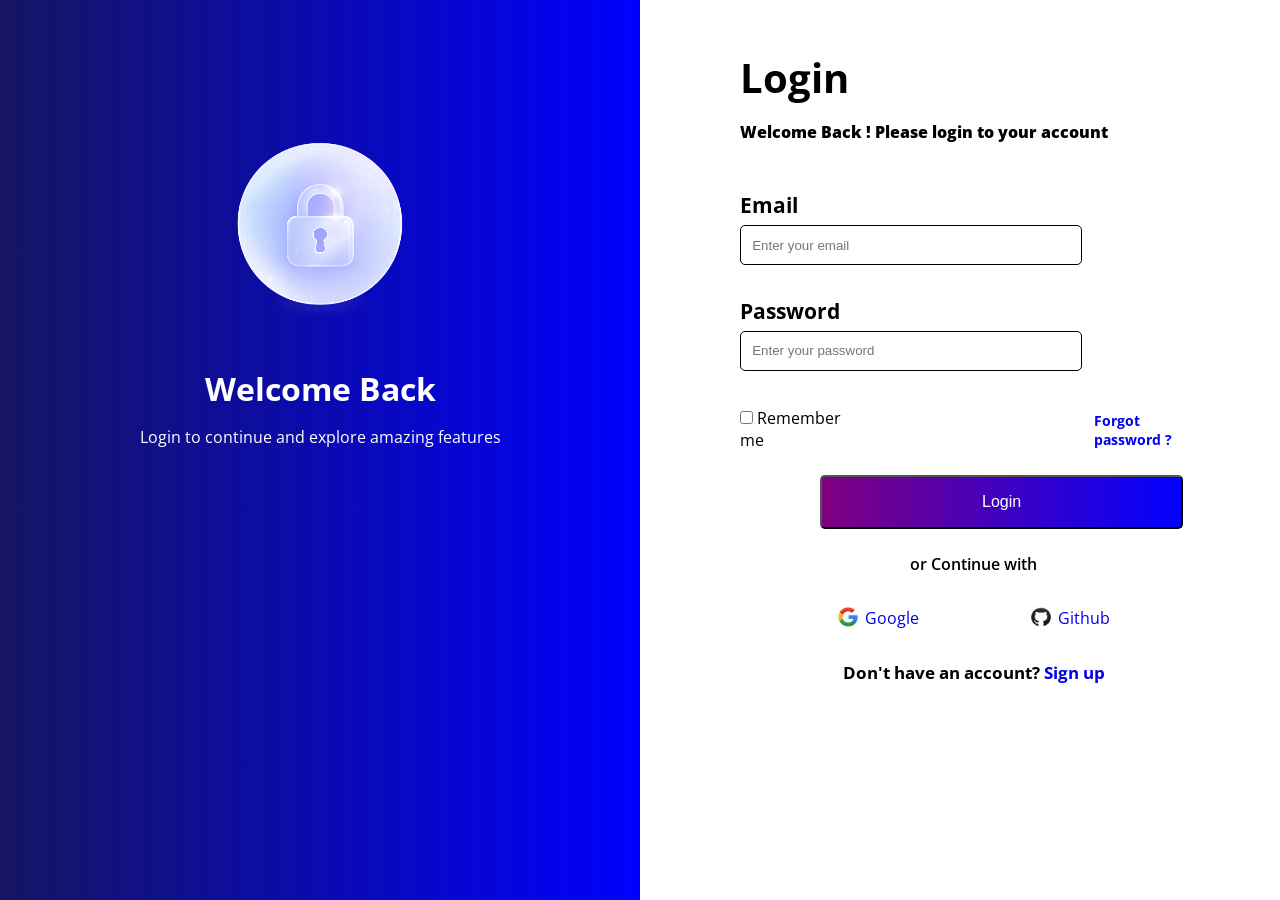
==== index.html @ e60ec7d6 "Rename login.html to index.html" ====
<!doctype html>
<html lang="en">
  <head>
    <meta charset="UTF-8" />
    <meta name="viewport" content="width=device-width, initial-scale=1.0" />
    <title>Document</title>
    <link rel="stylesheet" href="Login.css" />
  </head>
  <body>
    <main class="container">
      <!-- || Left panel -->
      <div class="left_panel">
        <img
          src="Images\Lock.png"
          alt="Lock image"
          class="lock_img"
          height="267"
          width="400"
        />
        <h1 class="left_panel__title">Welcome Back</h1>
        <p class="left_panel__description">
          Login to continue and explore amazing features
        </p>
      </div>

      <!-- || Right panel -->
      <div class="right_panel">
        <h1 class="right_panel__heading">Login</h1>
        <p class="right_panel__description">
          Welcome Back ! Please login to your account
        </p>

        <!-- || form  -->
        <form>
          <div class="form__flex">
            <div>
              <h2 class="form__heading">Email</h2>
              <input type="text" placeholder="Enter your email" />
            </div>
            <div>
              <h2 class="form__heading form__heading--password">Password</h2>
              <input type="text" placeholder="Enter your password" />
            </div>
          </div>
        </form>

        <!-- || Checkbox part -->
        <div class="checkbox">
          <label class="remember">
            <input type="checkbox" /> <span class="nowrap">Remember me</span>
          </label>

          <a href="#"><h2>Forgot password ?</h2></a>
        </div>

        <!-- || Login button  -->
        <button href="#" class="login" style="text-align: center">Login</button>

        <!-- || option text part  -->
        <h2 class="text">or Continue with</h2>

        <!-- || options  -->
        <div class="option">
          <div class="option__Google">
            <img
              src="Images\google image.jpeg"
              alt="Google"
              height="20"
              width="20"
            />
            <a href="https://www.google.com/">Google</a>
          </div>

          <div class="option__Github">
            <img src="Images\github.jpeg" alt="Github" width="20" height="20" />
            <a href="https://github.com/">Github</a>
          </div>
        </div>

        <!-- || Footer  -->
        <footer>
          <h2>Don't have an account? <a href="signup.html">Sign up</a></h2>
        </footer>
      </div>
    </main>
  </body>
</html>
---- Login.css ----
@import url("https://fonts.googleapis.com/css2?family=Open+Sans:ital,wght@0,300..800;1,300..800&display=swap");

/* || RESET */
* {
  margin: 0;
  padding: 0;
  box-sizing: border-box;
}

/* || Css Variable  */
:root {
  --LINEAR-COLOR-one: blue;
  --LINEAR-COLOR-two: rgb(21, 21, 97);
  --BUTTON-COLOR: purple;
}

body {
  font-family: "Open Sans", sans-serif;
  min-height: 100vh;
  overflow-y: hidden;
}

/* || Container  */
.container {
  display: flex;
  width: 100%;
  min-height: 100vh;
}

/* || Left_panel */
.left_panel {
  min-width: 50%;
  min-height: 100%;
  background-color: var(--LINEAR-COLOR-one);
  background: linear-gradient(
    to left,
    var(--LINEAR-COLOR-one),
    var(--LINEAR-COLOR-two)
  );
}

.left_panel__title,
.left_panel__description {
  color: #fff;
  text-align: center;
}

.left_panel__title {
  font-weight: bold;
  font-size: 2rem;
  margin: 0 1rem 1rem 1rem;
  padding-top: 0;
}

.left_panel__description {
  font-size: 1rem;
}

.lock_img {
  display: block;
  margin: 100px auto;
  margin-bottom: 0;
  padding-bottom: 0;
}

/* || right_panel */
.right_panel {
  padding: 50px 100px;
}

.right_panel__heading {
  font-size: 2.5rem;
  margin-bottom: 1rem;
  font-weight: bolder;
}

.right_panel__description {
  font-size: 1rem;
  margin-bottom: 2rem;
  font-weight: 800;
}

/* || form part  */
input[type="text"] {
  border: 1px solid black;
  padding: 0.7rem 10rem 0.7rem 0.7rem;
  margin: 0.4rem 1.5rem 0px 0px;
  border-radius: 5px;
}

.form__heading {
  padding-top: 1rem;
  font-size: 1.3rem;
}

.form__heading--password {
  padding-top: 2rem;
}

/* || checkbox part  */

.checkbox {
  display: flex;
  justify-content: space-between;
  gap: 15rem;
}

input[type="checkbox"] {
  margin-top: 2.5rem;
  font-weight: bolder;
}

a[href="#"] {
  margin-top: 2.5rem;
  font-size: 0.6rem;
  text-decoration: none;
}

/* || login button part*/
.login {
  margin: 1.5rem 1.5rem 1.5rem 5rem;
  padding: 1rem 10rem;
  background: linear-gradient(
    to left,
    var(--LINEAR-COLOR-one),
    var(--BUTTON-COLOR)
  );
  color: white;
  font-size: 1rem;
  border-radius: 5px;
}

.login:hover {
  margin: 1.5rem 1.5rem 1.5rem 5rem;
  padding: 1rem 10rem;
  background: linear-gradient(
    to left,
    rgb(0, 0, 255, 0.5),
    var(--BUTTON-COLOR)
  );
  color: white;
  font-size: 1rem;
  border-radius: 5px;
}

/* || option text part */
.text {
  text-align: center;
  font-size: 1rem;
  font-weight: 600;
}

/* || options*/

.option {
  display: flex;
  justify-content: center;
  align-items: center;
  gap: 7rem;
  margin: 2rem;
}

.option__Google,
.option__Github {
  display: flex;
  gap: 7px;
}

.option a {
  text-decoration: none;
}

/* || footer part */
footer {
  text-align: center;
  font-size: 0.7rem;
  font-weight: 300;
}

footer a {
  text-decoration: none;
}

/*----------------------------------------*/

/* || RESPONSIVE DESIGNS------>> */

@media screen and (max-width: 480px) {
  html {
    overflow-y: auto;
  }

  /* || Container  */
  .container {
    display: flex;
    flex-direction: column;
  }

  /* ||Left panel */
  .left_panel {
    background: linear-gradient(
      to left,
      var(--LINEAR-COLOR-one),
      var(--LINEAR-COLOR-two)
    );
  }

  .lock_img {
    display: flex;
    width: 180px;
    height: auto;
    margin: 20px 10px 0 30%;
  }

  .left_panel__title {
    font-size: 1.5rem;
  }

  .left_panel__description {
    font-size: 0.9rem;
    text-align: center;
    padding: 0 1rem 1rem 1rem;
    font-weight: 500;
  }

  /* || RIGHT PANEL  */
  .right_panel {
    margin: 0;
    padding: 1rem 0 0 1rem;
  }

  .right_panel__heading {
    font-size: 2rem;
  }

  .right_panel__description {
    font-size: 1rem;
    margin-bottom: 0;
    padding-bottom: 0.7rem;
  }

  /* || Form  */
  input[type="text"] {
    padding: 0.7rem 5rem 0.7rem 0.7rem;
    margin: 0.4rem 0rem 0px 0px;
  }

  .form__heading {
    font-size: 1rem;
  }

  .form__heading--password {
    margin-top: 0;
    padding-top: 10px;
  }

  /* || Checkbox  */
  .checkbox {
    display: flex;
    gap: 1rem;
  }

  input[type="checkbox"] {
    font-size: 0.3rem;
    margin-top: 1rem;
    padding-left: 0;
  }

  .remember {
    margin: 0;
  }

  a[href="#"] {
    font-size: 0.5rem;
    margin-top: 1rem;
  }

  /* || Login button  */
  .login {
    margin: 1rem 2rem 1rem 38%;
    padding: 0.6rem 2rem;
    background: linear-gradient(
      to bottom,
      var(--LINEAR-COLOR-one),
      var(--LINEAR-COLOR-two)
    );
    font-weight: 500;
  }

  .login:hover {
    margin: 1rem 2rem 1rem 5rem;
    padding: 0.6rem 2rem;
    background: linear-gradient(
      to bottom,
      rgb(0, 0, 255, 0.5),
      var(--BUTTON-COLOR)
    );
    font-weight: 500;
  }

  /* || Option  */
  .option {
    gap: 2rem;
    margin: 1.5rem 0;
  }

  /* || Footer  */
  footer {
    margin: 20px 0 5px 0;
    font-size: 10px;
  }
}

@media screen and (max-width: 320px) {
  /* || RESET  */
  * {
    margin: 0;
    padding: 0;
    box-sizing: border-box;
  }

  /* || Container  */
  .container {
    display: flex;
    flex-direction: column;
    min-height: 100vh;
  }

  /* || Left panel  */
  .left_panel {
    /* width: 100%; */
    min-width: 100%;
    min-height: 25%;
    display: flex;
    flex-direction: column;
    justify-content: center;
    align-items: center;
    background: linear-gradient(
      to bottom,
      var(--LINEAR-COLOR-one),
      var(--LINEAR-COLOR-two)
    );
  }

  .lock_img {
    margin: 20px 10px 0 10px;
  }

  .left_panel__title {
    margin: 0 0 5px 0;
  }
  .left_panel__description {
    margin: 0 0 5px 0;
    padding: 1rem;
    font-weight: 700;
  }

  /* || RIGHT PANEL  */
  .right_panel {
    width: 100%;
    min-width: 100%;
    margin: 0;
    padding: 1rem 0 0 1rem;
  }

  .right_panel__heading {
    font-size: 1.5rem;
    margin-bottom: 5px;
    padding-top: 10px;
  }

  .right_panel__description {
    font-size: 0.8rem;
    margin-bottom: 0.3rem;
    font-weight: 500;
  }

  /* || Form  */
  input[type="text"] {
    padding: 0.3rem 5rem 0.3rem 0.3rem;
    margin: 0.3rem 0rem 0px 0px;
  }

  .form__heading {
    font-size: 0.7rem;
    padding-top: 2px;
  }

  .form__heading--password {
    margin-top: 0;
    padding-top: 10px;
  }

  /* || Checkbox  */
  .checkbox {
    display: flex;
    gap: 1rem;
  }

  input[type="checkbox"] {
    font-size: 0.3rem;
    margin: 10px 0 5px 0;
    padding-left: 0;
  }

  a[href="#"] {
    font-size: 0.5rem;
    margin: 10px 0 5px 0;
  }

  /* || Login button  */
  .login {
    margin: 0.3rem 2rem 0.3rem 5rem;
    padding: 0.4rem 3rem;
    border-radius: 10px;
    font-weight: 700;
    background: linear-gradient(
      to bottom,
      var(--LINEAR-COLOR-one),
      var(--LINEAR-COLOR-two)
    );
  }

  .login:hover {
    margin: 0.3rem 2rem 0.3rem 5rem;
    padding: 0.4rem 3rem;
    border-radius: 10px;
    font-weight: 700;
    background: linear-gradient(
      to bottom,
      rgb(0, 0, 255, 0.5),
      var(--BUTTON-COLOR)
    );
  }

  /* || Option text  */
  .text {
    font-size: 0.7rem;
  }

  /* || Option  */
  .option {
    gap: 2rem;
    margin: 0.8rem 0 0 0;
    font-size: 0.7rem;
    font-weight: 900;
  }

  /* || Footer  */
  footer {
    margin: 2px 0 5px 0;
    font-size: 10px;
  }
}

@media (orientation: landscape) and (max-width: 800px) {
  /* ||RESET  */
  * {
    margin: 0;
    padding: 0;
    box-sizing: border-box;
  }

  body {
    overflow-y: auto;
  }

  /* || Container  */
  .container {
    display: flex;
    flex-direction: column;
  }

  /* || Left panel  */
  .left_panel {
    min-width: 40%;
    display: flex;
    flex-direction: column;
    justify-content: center;
    align-items: center;
    background: linear-gradient(
      to bottom,
      var(--LINEAR-COLOR-one),
      var(--LINEAR-COLOR-two)
    );
  }

  .lock_img {
    margin: 20px 10px 0 10px;
    width: 200px;
    height: 134px;
  }

  .left_panel__title {
    margin: 0 0 5px 0;
  }
  .left_panel__description {
    margin: 0 0 5px 0;
    padding: 1rem;
    font-weight: 700;
  }

  /* || RIGHT PANEL  */
  .right_panel {
    min-width: 60%;
    margin: 0;
    padding: 2rem 0 0 2rem;
  }

  .right_panel__heading {
    font-size: 2rem;
    margin-bottom: 1rem;
  }

  .right_panel__description {
    font-size: 1rem;
    margin-bottom: 1rem;
    font-weight: 500;
  }

  /* || Form  */
  .form__flex {
    display: flex;
    gap: 2rem;
  }

  input[type="text"] {
    padding: 0.7rem 10rem 0.7rem 0.7rem;
    margin: 0.4rem 0rem 0px 0px;
  }

  .form__heading {
    font-size: 0.9rem;
    padding-top: 1rem;
  }

  /* || Checkbox  */
  .checkbox {
    display: flex;
    justify-content: flex-start;
    gap: 25rem;
  }

  input[type="checkbox"] {
    font-size: 0.3rem;
    margin: 1rem 0 10px 0;
    padding-left: 0;
  }

  a[href="#"] {
    font-size: 0.6rem;
    margin: 1rem 10px 10px 0;
  }

  /* || Login button  */
  .login {
    margin: 0.3rem 2rem 1rem 30%;
    padding: 0.4rem 7rem;
    border-radius: 10px;
    font-weight: 700;
    background: linear-gradient(
      to bottom,
      var(--LINEAR-COLOR-one),
      var(--LINEAR-COLOR-two)
    );
  }

  .login:hover {
    margin: 0.3rem 2rem 1rem 8rem;
    padding: 0.4rem 7rem;
    border-radius: 10px;
    font-weight: 700;
    background: linear-gradient(
      to bottom,
      var(--LINEAR-COLOR-one),
      rgb(21, 21, 97, 0.5)
    );
  }

  /* || Option text  */
  .text {
    font-size: 0.7rem;
  }

  /* || Option  */
  .option {
    gap: 10rem;
    margin: 0.8rem 0 10px 0;
    font-size: 1rem;
    font-weight: 900;
  }

  /* || Footer  */
  footer {
    margin: 1rem 0 5px 0;
    font-size: 10px;
  }
}

@media (orientation: landscape) and (max-width: 700px) {
  input[type="text"] {
    padding: 0.7rem 6rem 0.7rem 0.7rem;
    margin: 0.4rem 0rem 0px 0px;
  }
}

@media (orientation: landscape) and (max-width: 600px) {
  input[type="text"] {
    padding: 0.7rem 4rem 0.7rem 0.7rem;
    margin: 0.4rem 0rem 0px 0px;
  }

  /* || Checkbox  */
  .checkbox {
    display: flex;
    justify-content: flex-start;
    gap: 50%;
  }

  input[type="checkbox"] {
    font-size: 0.3rem;
    margin: 1rem 0 10px 0;
    padding-left: 0;
  }

  a[href="#"] {
    font-size: 0.6rem;
    margin: 1rem 10px 10px 0;
  }

  /* || Login button  */
  .login {
    margin: 0.3rem 2rem 1rem 25%;
    padding: 0.4rem 7rem;
    border-radius: 10px;
    font-weight: 700;
    background: linear-gradient(
      to bottom,
      var(--LINEAR-COLOR-one),
      var(--LINEAR-COLOR-two)
    );
  }

  .login:hover {
    margin: 0.3rem 2rem 1rem 25%;
    padding: 0.4rem 7rem;
    border-radius: 10px;
    font-weight: 700;
    background: linear-gradient(
      to bottom,
      var(--LINEAR-COLOR-one),
      rgb(21, 21, 97, 0.5)
    );
  }
}

@media (orientation: landscape) and (max-width: 500px) {
  input[type="text"] {
    padding: 0.7rem 2rem 0.7rem 0.7rem;
    margin: 0.4rem 0rem 0px 0px;
  }

  /* || Checkbox  */
  .checkbox {
    display: flex;
    justify-content: flex-start;
    gap: 40%;
  }

  input[type="checkbox"] {
    font-size: 0.3rem;
    margin: 1rem 0 10px 0;
    padding-left: 0;
  }

  a[href="#"] {
    font-size: 0.6rem;
    margin: 1rem 10px 10px 0;
  }

  /* || Login button  */
  .login {
    margin: 0.3rem 2rem 1rem 20%;
    padding: 0.4rem 7rem;
    border-radius: 10px;
    font-weight: 700;
    background: linear-gradient(
      to bottom,
      var(--LINEAR-COLOR-one),
      var(--LINEAR-COLOR-two)
    );
  }

  .login:hover {
    margin: 0.3rem 2rem 1rem 20%;
    padding: 0.4rem 7rem;
    border-radius: 10px;
    font-weight: 700;
    background: linear-gradient(
      to bottom,
      var(--LINEAR-COLOR-one),
      rgb(21, 21, 97, 0.5)
    );
  }
}
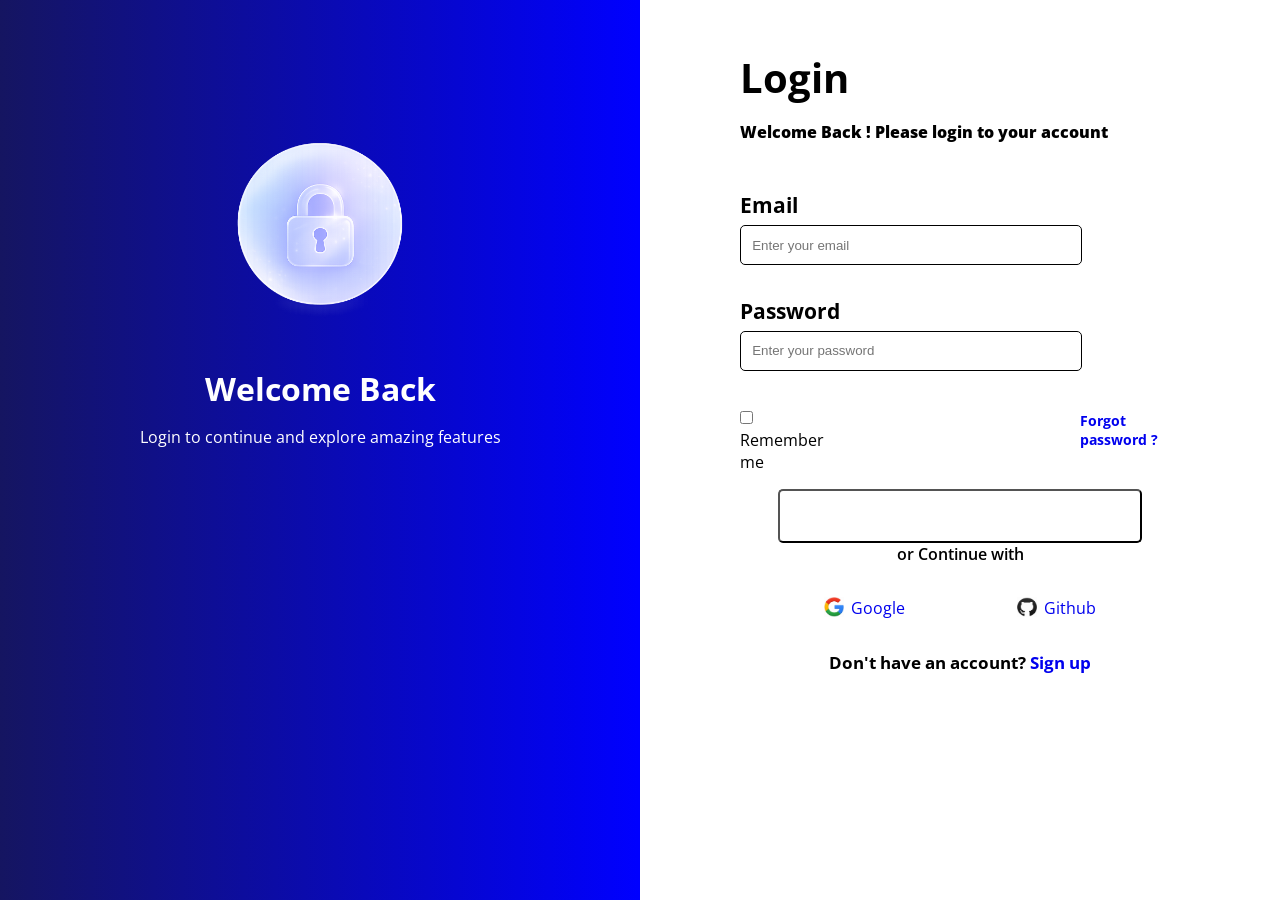
==== commit 882998f6: "New Chnages" ====
--- a/index.html
+++ b/index.html
@@ -56,6 +56,10 @@
         <!-- || Login button  -->
         <button href="#" class="login" style="text-align: center">Login</button>
 
+        <!-- <div class="button-container">
+          <button class="login">Login</button>
+        </div> -->
+
         <!-- || option text part  -->
         <h2 class="text">or Continue with</h2>
 
--- a/Login.css
+++ b/Login.css
@@ -117,21 +117,21 @@
 }
 
 /* || login button part*/
+
 .login {
-  margin: 1.5rem 1.5rem 1.5rem 5rem;
+  display: block;
+  margin: 1rem auto 0 auto;
   padding: 1rem 10rem;
-  background: linear-gradient(
-    to left,
-    var(--LINEAR-COLOR-one),
-    var(--BUTTON-COLOR)
-  );
+  background:
+    linear-gradient(to left, var(--LINEAR-COLOR-one)), var(--BUTTON-COLOR);
   color: white;
   font-size: 1rem;
   border-radius: 5px;
 }
 
 .login:hover {
-  margin: 1.5rem 1.5rem 1.5rem 5rem;
+  display: block;
+  margin: 1rem auto 0 auto;
   padding: 1rem 10rem;
   background: linear-gradient(
     to left,
@@ -277,21 +277,23 @@
 
   /* || Login button  */
   .login {
-    margin: 1rem 2rem 1rem 38%;
+    display: block;
+    margin: 1rem auto 0 auto;
     padding: 0.6rem 2rem;
     background: linear-gradient(
-      to bottom,
-      var(--LINEAR-COLOR-one),
-      var(--LINEAR-COLOR-two)
+      to left,
+      var(--LINEAR-COLOR-one),
+      var(--BUTTON-COLOR)
     );
     font-weight: 500;
   }
 
   .login:hover {
-    margin: 1rem 2rem 1rem 5rem;
+    display: block;
+    margin: 1rem auto 0 auto;
     padding: 0.6rem 2rem;
     background: linear-gradient(
-      to bottom,
+      to left,
       rgb(0, 0, 255, 0.5),
       var(--BUTTON-COLOR)
     );
@@ -336,7 +338,7 @@
     justify-content: center;
     align-items: center;
     background: linear-gradient(
-      to bottom,
+      to left,
       var(--LINEAR-COLOR-one),
       var(--LINEAR-COLOR-two)
     );
@@ -410,24 +412,26 @@
 
   /* || Login button  */
   .login {
-    margin: 0.3rem 2rem 0.3rem 5rem;
+    display: block;
+    margin: 1rem auto 0 auto;
     padding: 0.4rem 3rem;
     border-radius: 10px;
     font-weight: 700;
     background: linear-gradient(
-      to bottom,
-      var(--LINEAR-COLOR-one),
-      var(--LINEAR-COLOR-two)
+      to left,
+      var(--LINEAR-COLOR-one),
+      var(--BUTTON-COLOR)
     );
   }
 
   .login:hover {
-    margin: 0.3rem 2rem 0.3rem 5rem;
+    display: block;
+    margin: 1rem auto 0 auto;
     padding: 0.4rem 3rem;
     border-radius: 10px;
     font-weight: 700;
     background: linear-gradient(
-      to bottom,
+      to left,
       rgb(0, 0, 255, 0.5),
       var(--BUTTON-COLOR)
     );
@@ -453,6 +457,263 @@
   }
 }
 
+@media (orientation: landscape) and (max-width: 1000px) {
+  body {
+    overflow-y: auto;
+  }
+
+  /* || Container  */
+  .container {
+    display: flex;
+    flex-direction: column;
+  }
+
+  /* || Left panel  */
+  .left_panel {
+    min-width: 40%;
+    display: flex;
+    flex-direction: column;
+    justify-content: center;
+    align-items: center;
+    background: linear-gradient(
+      to left,
+      var(--LINEAR-COLOR-one),
+      var(--LINEAR-COLOR-two)
+    );
+  }
+
+  .lock_img {
+    margin: 20px 10px 0 10px;
+    width: 200px;
+    height: 134px;
+  }
+
+  .left_panel__title {
+    margin: 0 0 5px 0;
+  }
+  .left_panel__description {
+    margin: 0 0 5px 0;
+    padding: 1rem;
+    font-weight: 700;
+  }
+
+  /* || RIGHT PANEL  */
+  .right_panel {
+    margin: 0;
+    padding: 1rem 0 0 1rem;
+  }
+
+  .right_panel__heading {
+    font-size: 2rem;
+    margin-bottom: 1rem;
+  }
+
+  .right_panel__description {
+    font-size: 1rem;
+    margin-bottom: 1rem;
+    font-weight: 500;
+  }
+
+  /* || Form  */
+  .form__flex {
+    display: flex;
+    gap: 8rem;
+  }
+
+  input[type="text"] {
+    padding: 0.7rem 10rem 0.7rem 0.7rem;
+    margin: 0.4rem 0rem 0px 0px;
+  }
+
+  .form__heading {
+    font-size: 0.9rem;
+    padding-top: 1rem;
+  }
+
+  /* || Checkbox  */
+  .checkbox {
+    display: flex;
+    justify-content: flex-start;
+    gap: 35rem;
+  }
+
+  input[type="checkbox"] {
+    font-size: 0.3rem;
+    margin: 1rem 0 10px 0;
+    padding-left: 0;
+  }
+
+  a[href="#"] {
+    font-size: 0.6rem;
+    margin: 1rem 10px 10px 0;
+  }
+
+  /* || Login button  */
+  .login {
+    display: block;
+    margin: 1rem auto 0 auto;
+    padding: 0.4rem 7rem;
+    border-radius: 10px;
+    font-weight: 700;
+    background: linear-gradient(
+      to left,
+      var(--LINEAR-COLOR-one),
+      var(--BUTTON-COLOR)
+    );
+  }
+
+  .login:hover {
+    display: block;
+    margin: 1rem auto 0 auto;
+    padding: 0.4rem 7rem;
+    border-radius: 10px;
+    font-weight: 700;
+    background: linear-gradient(
+      to left,
+      rgb(0, 0, 255, 0.5),
+      var(--BUTTON-COLOR)
+    );
+  }
+}
+
+@media (orientation: landscape) and (max-width: 900px) {
+  body {
+    overflow-y: auto;
+  }
+
+  /* || Container  */
+  .container {
+    display: flex;
+    flex-direction: column;
+  }
+
+  /* || Left panel  */
+  .left_panel {
+    min-width: 40%;
+    display: flex;
+    flex-direction: column;
+    justify-content: center;
+    align-items: center;
+    background: linear-gradient(
+      to left,
+      var(--LINEAR-COLOR-one),
+      var(--LINEAR-COLOR-two)
+    );
+  }
+
+  .lock_img {
+    margin: 20px 10px 0 10px;
+    width: 200px;
+    height: 134px;
+  }
+
+  .left_panel__title {
+    margin: 0 0 5px 0;
+  }
+  .left_panel__description {
+    margin: 0 0 5px 0;
+    padding: 1rem;
+    font-weight: 700;
+  }
+
+  /* || RIGHT PANEL  */
+  .right_panel {
+    margin: 0;
+    padding: 1rem 0 0 1rem;
+  }
+
+  .right_panel__heading {
+    font-size: 2rem;
+    margin-bottom: 1rem;
+  }
+
+  .right_panel__description {
+    font-size: 1rem;
+    margin-bottom: 1rem;
+    font-weight: 500;
+  }
+
+  /* || Form  */
+  .form__flex {
+    display: flex;
+    gap: 8rem;
+  }
+
+  input[type="text"] {
+    padding: 0.7rem 10rem 0.7rem 0.7rem;
+    margin: 0.4rem 0rem 0px 0px;
+  }
+
+  .form__heading {
+    font-size: 0.9rem;
+    padding-top: 1rem;
+  }
+
+  /* || Checkbox  */
+  .checkbox {
+    display: flex;
+    justify-content: flex-start;
+    gap: 25rem;
+  }
+
+  input[type="checkbox"] {
+    font-size: 0.3rem;
+    margin: 1rem 0 10px 0;
+    padding-left: 0;
+  }
+
+  a[href="#"] {
+    font-size: 0.6rem;
+    margin: 1rem 10px 10px 0;
+  }
+
+  /* || Login button  */
+  .login {
+    display: block;
+    margin: 1rem auto 0 auto;
+    padding: 0.4rem 7rem;
+    border-radius: 10px;
+    font-weight: 700;
+    background: linear-gradient(
+      to left,
+      var(--LINEAR-COLOR-one),
+      var(--BUTTON-COLOR)
+    );
+  }
+
+  .login:hover {
+    display: block;
+    margin: 1rem auto 0 auto;
+    padding: 0.4rem 7rem;
+    border-radius: 10px;
+    font-weight: 700;
+    background: linear-gradient(
+      to left,
+      rgb(0, 0, 255, 0.5),
+      var(--BUTTON-COLOR)
+    );
+  }
+
+  /* || Option text  */
+  .text {
+    font-size: 0.7rem;
+  }
+
+  /* || Option  */
+  .option {
+    gap: 10rem;
+    margin: 0.8rem 0 10px 0;
+    font-size: 1rem;
+    font-weight: 900;
+  }
+
+  /* || Footer  */
+  footer {
+    margin: 1rem 0 5px 0;
+    font-size: 10px;
+  }
+}
+
 @media (orientation: landscape) and (max-width: 800px) {
   /* ||RESET  */
   * {
@@ -479,7 +740,7 @@
     justify-content: center;
     align-items: center;
     background: linear-gradient(
-      to bottom,
+      to left,
       var(--LINEAR-COLOR-one),
       var(--LINEAR-COLOR-two)
     );
@@ -554,26 +815,28 @@
 
   /* || Login button  */
   .login {
-    margin: 0.3rem 2rem 1rem 30%;
+    display: block;
+    margin: 1rem auto 0 auto;
     padding: 0.4rem 7rem;
     border-radius: 10px;
     font-weight: 700;
     background: linear-gradient(
-      to bottom,
-      var(--LINEAR-COLOR-one),
-      var(--LINEAR-COLOR-two)
+      to left,
+      var(--LINEAR-COLOR-one),
+      var(--BUTTON-COLOR)
     );
   }
 
   .login:hover {
-    margin: 0.3rem 2rem 1rem 8rem;
+    display: block;
+    margin: 1rem auto 0 auto;
     padding: 0.4rem 7rem;
     border-radius: 10px;
     font-weight: 700;
     background: linear-gradient(
-      to bottom,
-      var(--LINEAR-COLOR-one),
-      rgb(21, 21, 97, 0.5)
+      to left,
+      rgb(0, 0, 255, 0.5),
+      var(--BUTTON-COLOR)
     );
   }
 
@@ -630,26 +893,28 @@
 
   /* || Login button  */
   .login {
-    margin: 0.3rem 2rem 1rem 25%;
+    display: block;
+    margin: 1rem auto 0 auto;
     padding: 0.4rem 7rem;
     border-radius: 10px;
     font-weight: 700;
     background: linear-gradient(
-      to bottom,
-      var(--LINEAR-COLOR-one),
-      var(--LINEAR-COLOR-two)
+      to left,
+      var(--LINEAR-COLOR-one),
+      var(--BUTTON-COLOR)
     );
   }
 
   .login:hover {
-    margin: 0.3rem 2rem 1rem 25%;
+    display: block;
+    margin: 1rem auto 0 auto;
     padding: 0.4rem 7rem;
     border-radius: 10px;
     font-weight: 700;
     background: linear-gradient(
-      to bottom,
-      var(--LINEAR-COLOR-one),
-      rgb(21, 21, 97, 0.5)
+      to left,
+      rgb(0, 0, 255, 0.5),
+      var(--BUTTON-COLOR)
     );
   }
 }
@@ -680,26 +945,28 @@
 
   /* || Login button  */
   .login {
-    margin: 0.3rem 2rem 1rem 20%;
+    display: block;
+    margin: 1rem auto 0 auto;
     padding: 0.4rem 7rem;
     border-radius: 10px;
     font-weight: 700;
     background: linear-gradient(
-      to bottom,
-      var(--LINEAR-COLOR-one),
-      var(--LINEAR-COLOR-two)
+      to left,
+      var(--LINEAR-COLOR-one),
+      var(--BUTTON-COLOR)
     );
   }
 
   .login:hover {
-    margin: 0.3rem 2rem 1rem 20%;
+    display: block;
+    margin: 1rem auto 0 auto;
     padding: 0.4rem 7rem;
     border-radius: 10px;
     font-weight: 700;
     background: linear-gradient(
-      to bottom,
-      var(--LINEAR-COLOR-one),
-      rgb(21, 21, 97, 0.5)
-    );
-  }
-}
+      to left,
+      rgb(0, 0, 255, 0.5),
+      var(--BUTTON-COLOR)
+    );
+  }
+}
